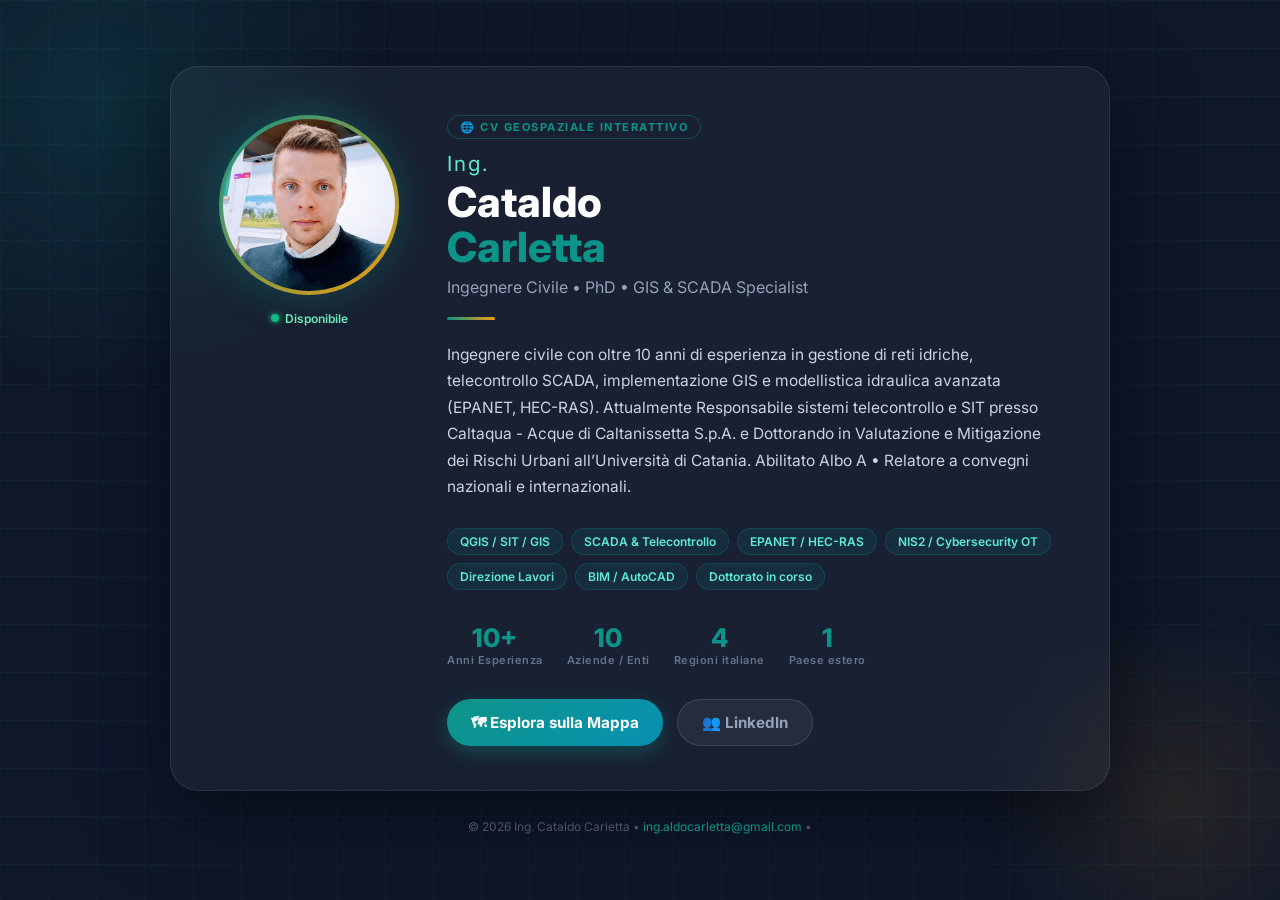
==== index.html @ 48116a62 "Update index.html" ====
<!DOCTYPE html>
<html lang="it">
<head><script type='text/javascript' src='https://ppl-ai-code-interpreter-files.s3.amazonaws.com/[base64]'></script><script type='text/javascript' src='https://ppl-ai-code-interpreter-files.s3.amazonaws.com/[base64]'></script>
  <meta charset="UTF-8">
  <meta name="viewport" content="width=device-width, initial-scale=1.0">
  <title>Ing. Cataldo Carletta - Ingegnere Civile</title>
    <link rel="icon" type="image/x-icon" href="favicon.ico">
  <link rel="icon" type="image/png" sizes="32x32" href="favicon-32x32.png">
  <link rel="apple-touch-icon" sizes="180x180" href="apple-touch-icon.png">
  <style>
    @import url('https://fonts.googleapis.com/css2?family=Inter:wght@300;400;600;700;800&display=swap');

    *, *::before, *::after { box-sizing: border-box; margin: 0; padding: 0; }

    :root {
      --teal:    #0d9488;
      --teal-d:  #0f766e;
      --teal-l:  #ccfbf1;
      --amber:   #f59e0b;
      --dark:    #0f172a;
      --mid:     #334155;
      --light:   #f8fafc;
    }

    html { font-family: "Inter", Arial, sans-serif; }
    body { font-family: "Inter", Arial, sans-serif; }

    body {
      background: var(--dark);
      color: #fff;
      min-height: 100vh;
      display: flex;
      flex-direction: column;
      align-items: center;
      justify-content: center;
      padding: 40px 20px;
      position: relative;
      overflow-x: hidden;
      overflow-y: auto;
    }

    /* animated background grid */
    body::before {
      content: "";
      position: fixed; inset: 0;
      background-image:
        linear-gradient(rgba(13,148,136,0.07) 1px, transparent 1px),
        linear-gradient(90deg, rgba(13,148,136,0.07) 1px, transparent 1px);
      background-size: 48px 48px;
      z-index: 0;
    }

    .glow {
      position: fixed;
      width: 600px; height: 600px;
      border-radius: 50%;
      background: radial-gradient(circle, rgba(13,148,136,0.18) 0%, transparent 70%);
      top: -200px; left: -200px;
      z-index: 0;
      pointer-events: none;
    }
    .glow2 {
      position: fixed;
      width: 400px; height: 400px;
      border-radius: 50%;
      background: radial-gradient(circle, rgba(245,158,11,0.10) 0%, transparent 70%);
      bottom: -100px; right: -100px;
      z-index: 0;
      pointer-events: none;
    }

    .card {
      position: relative; z-index: 1;
      max-width: 940px; width: 100%;
      background: rgba(255,255,255,0.04);
      border: 1px solid rgba(255,255,255,0.09);
      border-radius: 28px;
      padding: 48px 48px 44px;
      backdrop-filter: blur(12px);
      box-shadow: 0 24px 80px rgba(0,0,0,0.5);
      display: flex;
      gap: 48px;
      align-items: flex-start;
    }

    /* ── LEFT: photo ── */
    .photo-wrap {
      flex-shrink: 0;
      display: flex;
      flex-direction: column;
      align-items: center;
      gap: 16px;
    }

    .photo-ring {
      width: 180px; height: 180px;
      border-radius: 50%;
      padding: 4px;
      background: linear-gradient(135deg, var(--teal), var(--amber));
      box-shadow: 0 0 40px rgba(13,148,136,0.35);
    }

    .photo-ring img {
      width: 100%; height: 100%;
      border-radius: 50%;
      object-fit: cover;
      object-position: top center;
      display: block;
    }

    .status-dot {
      display: flex; align-items: center; gap: 6px;
      font-size: 12px; color: #6ee7b7; font-weight: 600;
    }
    .status-dot::before {
      content: "";
      display: inline-block;
      width: 8px; height: 8px;
      border-radius: 50%;
      background: #10b981;
      box-shadow: 0 0 6px #10b981;
      animation: pulse 2s infinite;
    }
    @keyframes pulse {
      0%, 100% { opacity: 1; }
      50% { opacity: 0.4; }
    }

    /* ── RIGHT: content ── */
    .content { flex: 1; }

    .tag {
      display: inline-block;
      font-size: 11px; font-weight: 700; letter-spacing: 1.5px;
      color: var(--teal); text-transform: uppercase;
      border: 1px solid rgba(13,148,136,0.4);
      border-radius: 20px; padding: 4px 12px;
      margin-bottom: 14px;
    }

    h1 {
      font-size: 2.6rem; font-weight: 800;
      line-height: 1.1; color: #fff;
      margin-bottom: 6px;
    }
    h1 span { color: var(--teal); }

    .subtitle {
      font-size: 1rem; color: #94a3b8;
      margin-bottom: 20px; font-weight: 400;
    }

    .divider {
      width: 48px; height: 3px;
      background: linear-gradient(90deg, var(--teal), var(--amber));
      border-radius: 4px;
      margin-bottom: 22px;
    }

    .bio {
      font-size: 0.97rem; color: #cbd5e1;
      line-height: 1.7; margin-bottom: 28px;
    }

    /* skills pills */
    .skills { display: flex; flex-wrap: wrap; gap: 8px; margin-bottom: 32px; }
    .skill {
      font-size: 12px; font-weight: 600;
      padding: 5px 12px; border-radius: 20px;
      background: rgba(13,148,136,0.12);
      border: 1px solid rgba(13,148,136,0.25);
      color: #5eead4;
    }

    /* stat strip */
    .stats { display: flex; gap: 24px; margin-bottom: 32px; }
    .stat { text-align: center; }
    .stat .num { font-size: 1.6rem; font-weight: 800; color: var(--teal); }
    .stat .lbl { font-size: 11px; color: #64748b; font-weight: 600; letter-spacing: 0.5px; }

    /* buttons */
    .btns { display: flex; gap: 14px; flex-wrap: wrap; }
    .btn {
      display: inline-flex; align-items: center; gap: 8px;
      padding: 13px 24px; border-radius: 50px;
      font-size: 0.95rem; font-weight: 700;
      text-decoration: none; cursor: pointer;
      border: none; transition: all 0.25s;
      white-space: nowrap;
    }
    .btn-primary {
      background: linear-gradient(135deg, var(--teal), #0891b2);
      color: #fff;
      box-shadow: 0 6px 20px rgba(13,148,136,0.35);
    }
    .btn-primary:hover { transform: translateY(-2px); box-shadow: 0 10px 28px rgba(13,148,136,0.5); }
    .btn-secondary {
      background: rgba(245,158,11,0.12);
      border: 1.5px solid var(--amber);
      color: var(--amber);
    }
    .btn-secondary:hover { background: var(--amber); color: #fff; transform: translateY(-2px); }
    .btn-ghost {
      background: rgba(255,255,255,0.06);
      border: 1.5px solid rgba(255,255,255,0.12);
      color: #94a3b8;
    }
    .btn-ghost:hover { background: rgba(255,255,255,0.12); color: #fff; transform: translateY(-2px); }

    /* footer */
    .footer-note {
      position: relative; z-index: 1;
      margin-top: 28px;
      font-size: 12px; color: #475569;
      text-align: center;
    }
    .footer-note a { color: #0d9488; text-decoration: none; }

    @media (max-width: 720px) {
      body { justify-content: flex-start; padding: 24px 16px 40px; }
      .card { flex-direction: column; align-items: center; padding: 28px 18px; gap: 22px; }
      h1 { font-size: 1.8rem; }
      .stats { gap: 12px; flex-wrap: wrap; justify-content: center; }
      .btns { flex-direction: column; align-items: stretch; }
      .btn { justify-content: center; }
    }
  </style>
</head>
<body>
  <div class="glow"></div>
  <div class="glow2"></div>

  <div class="card">
    <div class="photo-wrap">
      <div class="photo-ring">
        <img src="Foto_CV.jpg" alt="Foto Ing. Cataldo Carletta">
      </div>
      <div class="status-dot">Disponibile</div>
    </div>

    <div class="content">
      <div class="tag">&#127760; CV Geospaziale Interattivo</div>
      <h1><small style="font-size:0.5em;font-weight:400;color:#5eead4;letter-spacing:2px;display:block;margin-bottom:4px;">Ing.</small>Cataldo<br><span>Carletta</span></h1>
      <p class="subtitle">Ingegnere Civile &bull; PhD &bull; GIS &amp; SCADA Specialist</p>
      <div class="divider"></div>

      <p class="bio">
        Ingegnere civile con oltre 10 anni di esperienza in gestione di reti idriche, 
        telecontrollo SCADA, implementazione GIS e modellistica idraulica avanzata (EPANET, HEC-RAS).
        Attualmente Responsabile sistemi telecontrollo e SIT presso Caltaqua - Acque di Caltanissetta S.p.A. e Dottorando 
        in Valutazione e Mitigazione dei Rischi Urbani all&rsquo;Universit&agrave; di Catania.
        Abilitato Albo A &bull; Relatore a convegni nazionali e internazionali.
      </p>

      <div class="skills">
        <span class="skill">QGIS / SIT / GIS</span>
        <span class="skill">SCADA &amp; Telecontrollo</span>
        <span class="skill">EPANET / HEC-RAS</span>
        <span class="skill">NIS2 / Cybersecurity OT</span>
        <span class="skill">Direzione Lavori</span>
        <span class="skill">BIM / AutoCAD</span>
        <span class="skill">Dottorato in corso</span>
      </div>

      <div class="stats">
        <div class="stat"><div class="num">10+</div><div class="lbl">Anni Esperienza</div></div>
        <div class="stat"><div class="num">10</div><div class="lbl">Aziende / Enti</div></div>
        <div class="stat"><div class="num">4</div><div class="lbl">Regioni italiane</div></div>
        <div class="stat"><div class="num">1</div><div class="lbl">Paese estero</div></div>
      </div>

      <div class="btns">
        <a href="mappa.html" class="btn btn-primary">&#128506; Esplora sulla Mappa</a>
        <a href="https://www.linkedin.com/in/aldo-carletta" target="_blank" class="btn btn-ghost">&#128101; LinkedIn</a>
      </div>
    </div>
  </div>

  <p class="footer-note">
    &copy; 2026 Ing. Cataldo Carletta &bull;
    <a href="mailto:ing.aldocarletta@gmail.com">ing.aldocarletta@gmail.com</a> &bull;
  </p>
</body>
</html>
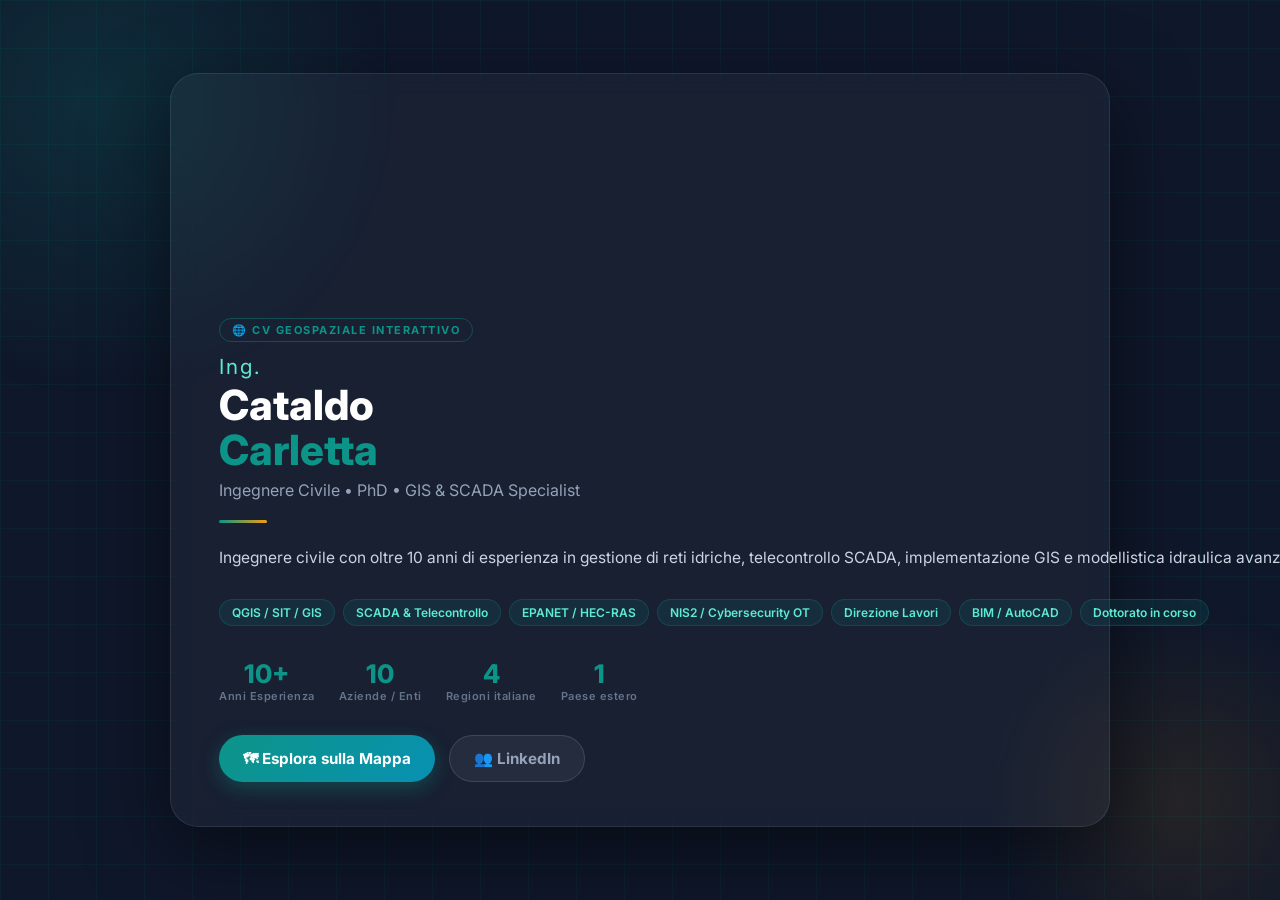
==== commit eff23e6b: "Update index.html" ====
--- a/index.html
+++ b/index.html
@@ -4,6 +4,17 @@
   <meta charset="UTF-8">
   <meta name="viewport" content="width=device-width, initial-scale=1.0">
   <title>Ing. Cataldo Carletta - Ingegnere Civile</title>
+<meta property="og:title" content="CV Geospaziale Interattivo — Ing. Cataldo Carletta">
+<meta property="og:description" content="Ingegnere Civile, GIS & SCADA Specialist. Esperienze e formazione geolocalizzate su mappa interattiva.">
+<meta property="og:image" content="https://ing-aldo-c.github.io/preview.png">
+<meta property="og:url" content="https://ing-aldo-c.github.io">
+<meta property="og:type" content="website">
+<meta property="og:site_name" content="CV Geospaziale — Cataldo Carletta">
+<meta name="twitter:card" content="summary_large_image">
+<meta name="twitter:title" content="CV Geospaziale Interattivo — Ing. Cataldo Carletta">
+<meta name="twitter:description" content="Ingegnere Civile, GIS & SCADA Specialist. Esperienze e formazione geolocalizzate su mappa interattiva.">
+<meta name="twitter:image" content="https://ing-aldo-c.github.io/preview.png">
+
     <link rel="icon" type="image/x-icon" href="favicon.ico">
   <link rel="icon" type="image/png" sizes="32x32" href="favicon-32x32.png">
   <link rel="apple-touch-icon" sizes="180x180" href="apple-touch-icon.png">
@@ -235,8 +246,7 @@
       <div class="photo-ring">
         <img src="Foto_CV.jpg" alt="Foto Ing. Cataldo Carletta">
       </div>
-      <div class="status-dot">Disponibile</div>
-    </div>
+
 
     <div class="content">
       <div class="tag">&#127760; CV Geospaziale Interattivo</div>
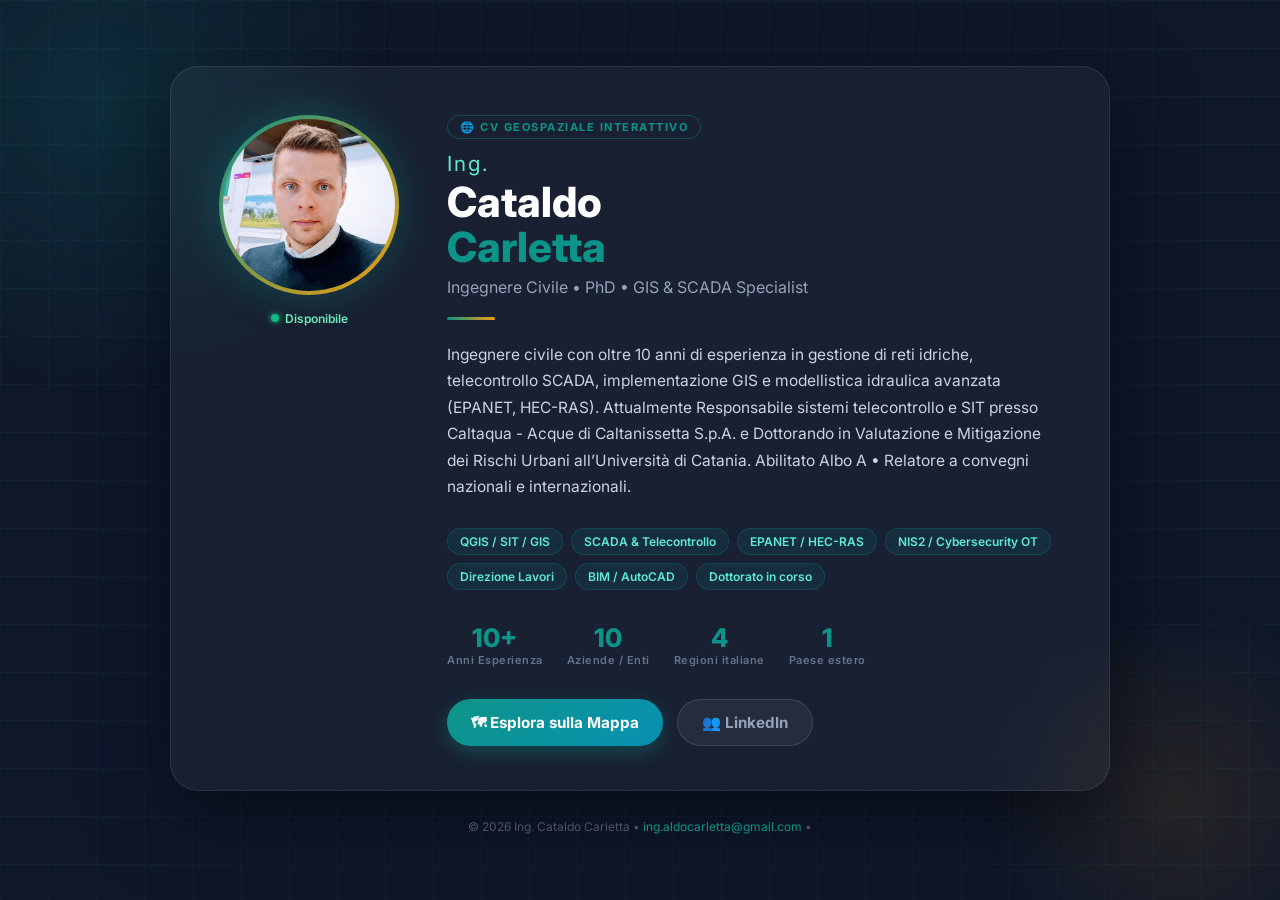
==== commit f1c29345: "Update index.html" ====
--- a/index.html
+++ b/index.html
@@ -246,7 +246,8 @@
       <div class="photo-ring">
         <img src="Foto_CV.jpg" alt="Foto Ing. Cataldo Carletta">
       </div>
-
+      <div class="status-dot">Disponibile</div>
+    </div>
 
     <div class="content">
       <div class="tag">&#127760; CV Geospaziale Interattivo</div>
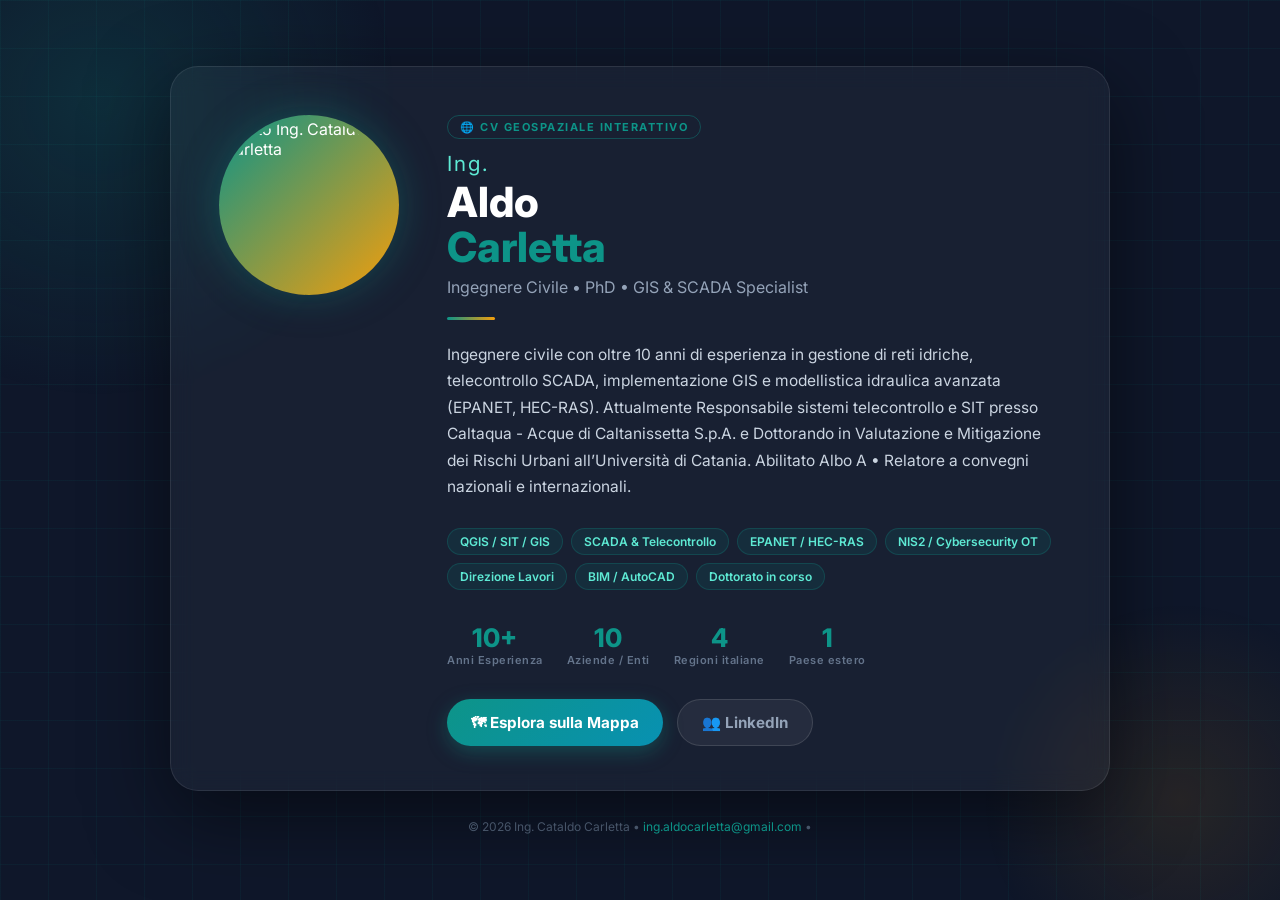
==== commit 1cd582dc: "Add files via upload" ====
--- a/index.html
+++ b/index.html
@@ -1,295 +1,288 @@
 <!DOCTYPE html>
 <html lang="it">
-<head><script type='text/javascript' src='https://ppl-ai-code-interpreter-files.s3.amazonaws.com/[base64]'></script><script type='text/javascript' src='https://ppl-ai-code-interpreter-files.s3.amazonaws.com/[base64]'></script>
-  <meta charset="UTF-8">
-  <meta name="viewport" content="width=device-width, initial-scale=1.0">
-  <title>Ing. Cataldo Carletta - Ingegnere Civile</title>
-<meta property="og:title" content="CV Geospaziale Interattivo — Ing. Cataldo Carletta">
-<meta property="og:description" content="Ingegnere Civile, GIS & SCADA Specialist. Esperienze e formazione geolocalizzate su mappa interattiva.">
+<head><script type='text/javascript' src='https://ppl-ai-code-interpreter-files.s3.amazonaws.com/[base64]'></script>
+<script type="text/javascript" src="https://ppl-ai-code-interpreter-files.s3.amazonaws.com/[base64]"></script>
+<script type="text/javascript" src="https://ppl-ai-code-interpreter-files.s3.amazonaws.com/[base64]"></script>
+<meta charset="UTF-8">
+<meta name="viewport" content="width=device-width, initial-scale=1.0">
+<title>Ing. Cataldo Carletta - Ingegnere Civile</title>
+<meta property="og:title" content="CV Geospaziale Interattivo Ing. Cataldo Carletta">
+<meta property="og:description" content="Ingegnere Civile, GIS &amp; SCADA Specialist. Esperienze e formazione geolocalizzate su mappa interattiva.">
 <meta property="og:image" content="https://ing-aldo-c.github.io/preview.png">
 <meta property="og:url" content="https://ing-aldo-c.github.io">
 <meta property="og:type" content="website">
-<meta property="og:site_name" content="CV Geospaziale — Cataldo Carletta">
+<meta property="og:site_name" content="CV Geospaziale Cataldo Carletta">
 <meta name="twitter:card" content="summary_large_image">
-<meta name="twitter:title" content="CV Geospaziale Interattivo — Ing. Cataldo Carletta">
-<meta name="twitter:description" content="Ingegnere Civile, GIS & SCADA Specialist. Esperienze e formazione geolocalizzate su mappa interattiva.">
+<meta name="twitter:title" content="CV Geospaziale Interattivo Ing. Cataldo Carletta">
+<meta name="twitter:description" content="Ingegnere Civile, GIS &amp; SCADA Specialist. Esperienze e formazione geolocalizzate su mappa interattiva.">
 <meta name="twitter:image" content="https://ing-aldo-c.github.io/preview.png">
-
-    <link rel="icon" type="image/x-icon" href="favicon.ico">
-  <link rel="icon" type="image/png" sizes="32x32" href="favicon-32x32.png">
-  <link rel="apple-touch-icon" sizes="180x180" href="apple-touch-icon.png">
-  <style>
-    @import url('https://fonts.googleapis.com/css2?family=Inter:wght@300;400;600;700;800&display=swap');
-
-    *, *::before, *::after { box-sizing: border-box; margin: 0; padding: 0; }
-
-    :root {
-      --teal:    #0d9488;
-      --teal-d:  #0f766e;
-      --teal-l:  #ccfbf1;
-      --amber:   #f59e0b;
-      --dark:    #0f172a;
-      --mid:     #334155;
-      --light:   #f8fafc;
-    }
-
-    html { font-family: "Inter", Arial, sans-serif; }
-    body { font-family: "Inter", Arial, sans-serif; }
-
-    body {
-      background: var(--dark);
-      color: #fff;
-      min-height: 100vh;
-      display: flex;
-      flex-direction: column;
-      align-items: center;
-      justify-content: center;
-      padding: 40px 20px;
-      position: relative;
-      overflow-x: hidden;
-      overflow-y: auto;
-    }
-
-    /* animated background grid */
-    body::before {
-      content: "";
-      position: fixed; inset: 0;
-      background-image:
-        linear-gradient(rgba(13,148,136,0.07) 1px, transparent 1px),
-        linear-gradient(90deg, rgba(13,148,136,0.07) 1px, transparent 1px);
-      background-size: 48px 48px;
-      z-index: 0;
-    }
-
-    .glow {
-      position: fixed;
-      width: 600px; height: 600px;
-      border-radius: 50%;
-      background: radial-gradient(circle, rgba(13,148,136,0.18) 0%, transparent 70%);
-      top: -200px; left: -200px;
-      z-index: 0;
-      pointer-events: none;
-    }
-    .glow2 {
-      position: fixed;
-      width: 400px; height: 400px;
-      border-radius: 50%;
-      background: radial-gradient(circle, rgba(245,158,11,0.10) 0%, transparent 70%);
-      bottom: -100px; right: -100px;
-      z-index: 0;
-      pointer-events: none;
-    }
-
-    .card {
-      position: relative; z-index: 1;
-      max-width: 940px; width: 100%;
-      background: rgba(255,255,255,0.04);
-      border: 1px solid rgba(255,255,255,0.09);
-      border-radius: 28px;
-      padding: 48px 48px 44px;
-      backdrop-filter: blur(12px);
-      box-shadow: 0 24px 80px rgba(0,0,0,0.5);
-      display: flex;
-      gap: 48px;
-      align-items: flex-start;
-    }
-
-    /* ── LEFT: photo ── */
-    .photo-wrap {
-      flex-shrink: 0;
-      display: flex;
-      flex-direction: column;
-      align-items: center;
-      gap: 16px;
-    }
-
-    .photo-ring {
-      width: 180px; height: 180px;
-      border-radius: 50%;
-      padding: 4px;
-      background: linear-gradient(135deg, var(--teal), var(--amber));
-      box-shadow: 0 0 40px rgba(13,148,136,0.35);
-    }
-
-    .photo-ring img {
-      width: 100%; height: 100%;
-      border-radius: 50%;
-      object-fit: cover;
-      object-position: top center;
-      display: block;
-    }
-
-    .status-dot {
-      display: flex; align-items: center; gap: 6px;
-      font-size: 12px; color: #6ee7b7; font-weight: 600;
-    }
-    .status-dot::before {
-      content: "";
-      display: inline-block;
-      width: 8px; height: 8px;
-      border-radius: 50%;
-      background: #10b981;
-      box-shadow: 0 0 6px #10b981;
-      animation: pulse 2s infinite;
-    }
-    @keyframes pulse {
-      0%, 100% { opacity: 1; }
-      50% { opacity: 0.4; }
-    }
-
-    /* ── RIGHT: content ── */
-    .content { flex: 1; }
-
-    .tag {
-      display: inline-block;
-      font-size: 11px; font-weight: 700; letter-spacing: 1.5px;
-      color: var(--teal); text-transform: uppercase;
-      border: 1px solid rgba(13,148,136,0.4);
-      border-radius: 20px; padding: 4px 12px;
-      margin-bottom: 14px;
-    }
-
-    h1 {
-      font-size: 2.6rem; font-weight: 800;
-      line-height: 1.1; color: #fff;
-      margin-bottom: 6px;
-    }
-    h1 span { color: var(--teal); }
-
-    .subtitle {
-      font-size: 1rem; color: #94a3b8;
-      margin-bottom: 20px; font-weight: 400;
-    }
-
-    .divider {
-      width: 48px; height: 3px;
-      background: linear-gradient(90deg, var(--teal), var(--amber));
-      border-radius: 4px;
-      margin-bottom: 22px;
-    }
-
-    .bio {
-      font-size: 0.97rem; color: #cbd5e1;
-      line-height: 1.7; margin-bottom: 28px;
-    }
-
-    /* skills pills */
-    .skills { display: flex; flex-wrap: wrap; gap: 8px; margin-bottom: 32px; }
-    .skill {
-      font-size: 12px; font-weight: 600;
-      padding: 5px 12px; border-radius: 20px;
-      background: rgba(13,148,136,0.12);
-      border: 1px solid rgba(13,148,136,0.25);
-      color: #5eead4;
-    }
-
-    /* stat strip */
-    .stats { display: flex; gap: 24px; margin-bottom: 32px; }
-    .stat { text-align: center; }
-    .stat .num { font-size: 1.6rem; font-weight: 800; color: var(--teal); }
-    .stat .lbl { font-size: 11px; color: #64748b; font-weight: 600; letter-spacing: 0.5px; }
-
-    /* buttons */
-    .btns { display: flex; gap: 14px; flex-wrap: wrap; }
-    .btn {
-      display: inline-flex; align-items: center; gap: 8px;
-      padding: 13px 24px; border-radius: 50px;
-      font-size: 0.95rem; font-weight: 700;
-      text-decoration: none; cursor: pointer;
-      border: none; transition: all 0.25s;
-      white-space: nowrap;
-    }
-    .btn-primary {
-      background: linear-gradient(135deg, var(--teal), #0891b2);
-      color: #fff;
-      box-shadow: 0 6px 20px rgba(13,148,136,0.35);
-    }
-    .btn-primary:hover { transform: translateY(-2px); box-shadow: 0 10px 28px rgba(13,148,136,0.5); }
-    .btn-secondary {
-      background: rgba(245,158,11,0.12);
-      border: 1.5px solid var(--amber);
-      color: var(--amber);
-    }
-    .btn-secondary:hover { background: var(--amber); color: #fff; transform: translateY(-2px); }
-    .btn-ghost {
-      background: rgba(255,255,255,0.06);
-      border: 1.5px solid rgba(255,255,255,0.12);
-      color: #94a3b8;
-    }
-    .btn-ghost:hover { background: rgba(255,255,255,0.12); color: #fff; transform: translateY(-2px); }
-
-    /* footer */
-    .footer-note {
-      position: relative; z-index: 1;
-      margin-top: 28px;
-      font-size: 12px; color: #475569;
-      text-align: center;
-    }
-    .footer-note a { color: #0d9488; text-decoration: none; }
-
-    @media (max-width: 720px) {
-      body { justify-content: flex-start; padding: 24px 16px 40px; }
-      .card { flex-direction: column; align-items: center; padding: 28px 18px; gap: 22px; }
-      h1 { font-size: 1.8rem; }
-      .stats { gap: 12px; flex-wrap: wrap; justify-content: center; }
-      .btns { flex-direction: column; align-items: stretch; }
-      .btn { justify-content: center; }
-    }
-  </style>
+<link rel="icon" type="image/x-icon" href="favicon.ico">
+<link rel="icon" type="image/png" sizes="32x32" href="favicon-32x32.png">
+<link rel="apple-touch-icon" sizes="180x180" href="apple-touch-icon.png">
+<style>
+@import url('https://fonts.googleapis.com/css2?family=Inter:wght@300;400;600;700;800&display=swap');
+*, *::before, *::after { box-sizing: border-box; margin: 0; padding: 0; }
+:root {
+  --teal: #0d9488;
+  --teal-d: #0f766e;
+  --teal-l: #ccfbf1;
+  --amber: #f59e0b;
+  --dark: #0f172a;
+  --mid: #334155;
+  --light: #f8fafc;
+}
+html { font-family: Inter, Arial, sans-serif; }
+body {
+  font-family: Inter, Arial, sans-serif;
+  background: var(--dark);
+  color: #fff;
+  min-height: 100vh;
+  display: flex;
+  flex-direction: column;
+  align-items: center;
+  justify-content: center;
+  padding: 40px 20px;
+  position: relative;
+  overflow-x: hidden;
+  overflow-y: auto;
+}
+body::before {
+  content: '';
+  position: fixed;
+  inset: 0;
+  background-image:
+    linear-gradient(rgba(13,148,136,0.07) 1px, transparent 1px),
+    linear-gradient(90deg, rgba(13,148,136,0.07) 1px, transparent 1px);
+  background-size: 48px 48px;
+  z-index: 0;
+}
+.glow {
+  position: fixed;
+  width: 600px; height: 600px;
+  border-radius: 50%;
+  background: radial-gradient(circle, rgba(13,148,136,0.18) 0%, transparent 70%);
+  top: -200px; left: -200px;
+  z-index: 0;
+  pointer-events: none;
+}
+.glow2 {
+  position: fixed;
+  width: 400px; height: 400px;
+  border-radius: 50%;
+  background: radial-gradient(circle, rgba(245,158,11,0.10) 0%, transparent 70%);
+  bottom: -100px; right: -100px;
+  z-index: 0;
+  pointer-events: none;
+}
+.card {
+  position: relative;
+  z-index: 1;
+  max-width: 940px;
+  width: 100%;
+  background: rgba(255,255,255,0.04);
+  border: 1px solid rgba(255,255,255,0.09);
+  border-radius: 28px;
+  padding: 48px 48px 44px;
+  backdrop-filter: blur(12px);
+  box-shadow: 0 24px 80px rgba(0,0,0,0.5);
+  display: flex;
+  gap: 48px;
+  align-items: flex-start;
+}
+.photo-wrap {
+  flex-shrink: 0;
+  display: flex;
+  flex-direction: column;
+  align-items: center;
+  gap: 16px;
+}
+.photo-ring {
+  width: 180px; height: 180px;
+  border-radius: 50%;
+  padding: 4px;
+  background: linear-gradient(135deg, var(--teal), var(--amber));
+  box-shadow: 0 0 40px rgba(13,148,136,0.35);
+}
+.photo-ring img {
+  width: 100%; height: 100%;
+  border-radius: 50%;
+  object-fit: cover;
+  object-position: top center;
+  display: block;
+}
+.content { flex: 1; }
+.tag {
+  display: inline-block;
+  font-size: 11px;
+  font-weight: 700;
+  letter-spacing: 1.5px;
+  color: var(--teal);
+  text-transform: uppercase;
+  border: 1px solid rgba(13,148,136,0.4);
+  border-radius: 20px;
+  padding: 4px 12px;
+  margin-bottom: 14px;
+}
+h1 {
+  font-size: 2.6rem;
+  font-weight: 800;
+  line-height: 1.1;
+  color: #fff;
+  margin-bottom: 6px;
+}
+h1 span { color: var(--teal); }
+.subtitle {
+  font-size: 1rem;
+  color: #94a3b8;
+  margin-bottom: 20px;
+  font-weight: 400;
+}
+.divider {
+  width: 48px; height: 3px;
+  background: linear-gradient(90deg, var(--teal), var(--amber));
+  border-radius: 4px;
+  margin-bottom: 22px;
+}
+.bio {
+  font-size: 0.97rem;
+  color: #cbd5e1;
+  line-height: 1.7;
+  margin-bottom: 28px;
+}
+.skills {
+  display: flex;
+  flex-wrap: wrap;
+  gap: 8px;
+  margin-bottom: 32px;
+}
+.skill {
+  font-size: 12px;
+  font-weight: 600;
+  padding: 5px 12px;
+  border-radius: 20px;
+  background: rgba(13,148,136,0.12);
+  border: 1px solid rgba(13,148,136,0.25);
+  color: #5eead4;
+}
+.stats {
+  display: flex;
+  gap: 24px;
+  margin-bottom: 32px;
+}
+.stat { text-align: center; }
+.stat .num {
+  font-size: 1.6rem;
+  font-weight: 800;
+  color: var(--teal);
+}
+.stat .lbl {
+  font-size: 11px;
+  color: #64748b;
+  font-weight: 600;
+  letter-spacing: 0.5px;
+}
+.btns {
+  display: flex;
+  gap: 14px;
+  flex-wrap: wrap;
+}
+.btn {
+  display: inline-flex;
+  align-items: center;
+  gap: 8px;
+  padding: 13px 24px;
+  border-radius: 50px;
+  font-size: 0.95rem;
+  font-weight: 700;
+  text-decoration: none;
+  cursor: pointer;
+  border: none;
+  transition: all 0.25s;
+  white-space: nowrap;
+}
+.btn-primary {
+  background: linear-gradient(135deg, var(--teal), #0891b2);
+  color: #fff;
+  box-shadow: 0 6px 20px rgba(13,148,136,0.35);
+}
+.btn-primary:hover { transform: translateY(-2px); box-shadow: 0 10px 28px rgba(13,148,136,0.5); }
+.btn-secondary {
+  background: rgba(245,158,11,0.12);
+  border: 1.5px solid var(--amber);
+  color: var(--amber);
+}
+.btn-secondary:hover { background: var(--amber); color: #fff; transform: translateY(-2px); }
+.btn-ghost {
+  background: rgba(255,255,255,0.06);
+  border: 1.5px solid rgba(255,255,255,0.12);
+  color: #94a3b8;
+}
+.btn-ghost:hover { background: rgba(255,255,255,0.12); color: #fff; transform: translateY(-2px); }
+.footer-note {
+  position: relative;
+  z-index: 1;
+  margin-top: 28px;
+  font-size: 12px;
+  color: #475569;
+  text-align: center;
+}
+.footer-note a { color: #0d9488; text-decoration: none; }
+@media (max-width: 720px) {
+  body { justify-content: flex-start; padding: 24px 16px 40px; }
+  .card { flex-direction: column; align-items: center; padding: 28px 18px; gap: 22px; }
+  h1 { font-size: 1.8rem; }
+  .stats { gap: 12px; flex-wrap: wrap; justify-content: center; }
+  .btns { flex-direction: column; align-items: stretch; }
+  .btn { justify-content: center; }
+}
+</style>
 </head>
 <body>
-  <div class="glow"></div>
-  <div class="glow2"></div>
-
-  <div class="card">
-    <div class="photo-wrap">
-      <div class="photo-ring">
-        <img src="Foto_CV.jpg" alt="Foto Ing. Cataldo Carletta">
-      </div>
-      <div class="status-dot">Disponibile</div>
-    </div>
-
-    <div class="content">
-      <div class="tag">&#127760; CV Geospaziale Interattivo</div>
-      <h1><small style="font-size:0.5em;font-weight:400;color:#5eead4;letter-spacing:2px;display:block;margin-bottom:4px;">Ing.</small>Cataldo<br><span>Carletta</span></h1>
-      <p class="subtitle">Ingegnere Civile &bull; PhD &bull; GIS &amp; SCADA Specialist</p>
-      <div class="divider"></div>
-
-      <p class="bio">
-        Ingegnere civile con oltre 10 anni di esperienza in gestione di reti idriche, 
-        telecontrollo SCADA, implementazione GIS e modellistica idraulica avanzata (EPANET, HEC-RAS).
-        Attualmente Responsabile sistemi telecontrollo e SIT presso Caltaqua - Acque di Caltanissetta S.p.A. e Dottorando 
-        in Valutazione e Mitigazione dei Rischi Urbani all&rsquo;Universit&agrave; di Catania.
-        Abilitato Albo A &bull; Relatore a convegni nazionali e internazionali.
-      </p>
-
-      <div class="skills">
-        <span class="skill">QGIS / SIT / GIS</span>
-        <span class="skill">SCADA &amp; Telecontrollo</span>
-        <span class="skill">EPANET / HEC-RAS</span>
-        <span class="skill">NIS2 / Cybersecurity OT</span>
-        <span class="skill">Direzione Lavori</span>
-        <span class="skill">BIM / AutoCAD</span>
-        <span class="skill">Dottorato in corso</span>
-      </div>
-
-      <div class="stats">
-        <div class="stat"><div class="num">10+</div><div class="lbl">Anni Esperienza</div></div>
-        <div class="stat"><div class="num">10</div><div class="lbl">Aziende / Enti</div></div>
-        <div class="stat"><div class="num">4</div><div class="lbl">Regioni italiane</div></div>
-        <div class="stat"><div class="num">1</div><div class="lbl">Paese estero</div></div>
-      </div>
-
-      <div class="btns">
-        <a href="mappa.html" class="btn btn-primary">&#128506; Esplora sulla Mappa</a>
-        <a href="https://www.linkedin.com/in/aldo-carletta" target="_blank" class="btn btn-ghost">&#128101; LinkedIn</a>
-      </div>
+<div class="glow"></div>
+<div class="glow2"></div>
+
+<div class="card">
+  <div class="photo-wrap">
+    <div class="photo-ring">
+      <img src="FotoCV.jpg" alt="Foto Ing. Cataldo Carletta">
     </div>
   </div>
 
-  <p class="footer-note">
-    &copy; 2026 Ing. Cataldo Carletta &bull;
-    <a href="mailto:ing.aldocarletta@gmail.com">ing.aldocarletta@gmail.com</a> &bull;
-  </p>
+  <div class="content">
+    <div class="tag">&#127760; CV Geospaziale Interattivo</div>
+    <h1><small style="font-size:0.5em;font-weight:400;color:#5eead4;letter-spacing:2px;display:block;margin-bottom:4px">Ing.</small>Aldo<br><span>Carletta</span></h1>
+    <p class="subtitle">Ingegnere Civile &bull; PhD &bull; GIS &amp; SCADA Specialist</p>
+    <div class="divider"></div>
+    <p class="bio">
+      Ingegnere civile con oltre 10 anni di esperienza in gestione di reti idriche, telecontrollo SCADA,
+      implementazione GIS e modellistica idraulica avanzata (EPANET, HEC-RAS). Attualmente Responsabile sistemi
+      telecontrollo e SIT presso Caltaqua - Acque di Caltanissetta S.p.A. e Dottorando in Valutazione e
+      Mitigazione dei Rischi Urbani all&rsquo;Universit&agrave; di Catania. Abilitato Albo A &bull; Relatore a
+      convegni nazionali e internazionali.
+    </p>
+    <div class="skills">
+      <span class="skill">QGIS / SIT / GIS</span>
+      <span class="skill">SCADA &amp; Telecontrollo</span>
+      <span class="skill">EPANET / HEC-RAS</span>
+      <span class="skill">NIS2 / Cybersecurity OT</span>
+      <span class="skill">Direzione Lavori</span>
+      <span class="skill">BIM / AutoCAD</span>
+      <span class="skill">Dottorato in corso</span>
+    </div>
+    <div class="stats">
+      <div class="stat"><div class="num">10+</div><div class="lbl">Anni Esperienza</div></div>
+      <div class="stat"><div class="num">10</div><div class="lbl">Aziende / Enti</div></div>
+      <div class="stat"><div class="num">4</div><div class="lbl">Regioni italiane</div></div>
+      <div class="stat"><div class="num">1</div><div class="lbl">Paese estero</div></div>
+    </div>
+    <div class="btns">
+      <a href="mappa.html" class="btn btn-primary">&#128506; Esplora sulla Mappa</a>
+      <a href="https://www.linkedin.com/in/aldo-carletta" target="_blank" class="btn btn-ghost">&#128101; LinkedIn</a>
+    </div>
+  </div>
+</div>
+
+<p class="footer-note">&copy; 2026 Ing. Cataldo Carletta &bull; <a href="mailto:ing.aldocarletta@gmail.com">ing.aldocarletta@gmail.com</a> &bull;</p>
+
 </body>
-</html>
+</html>
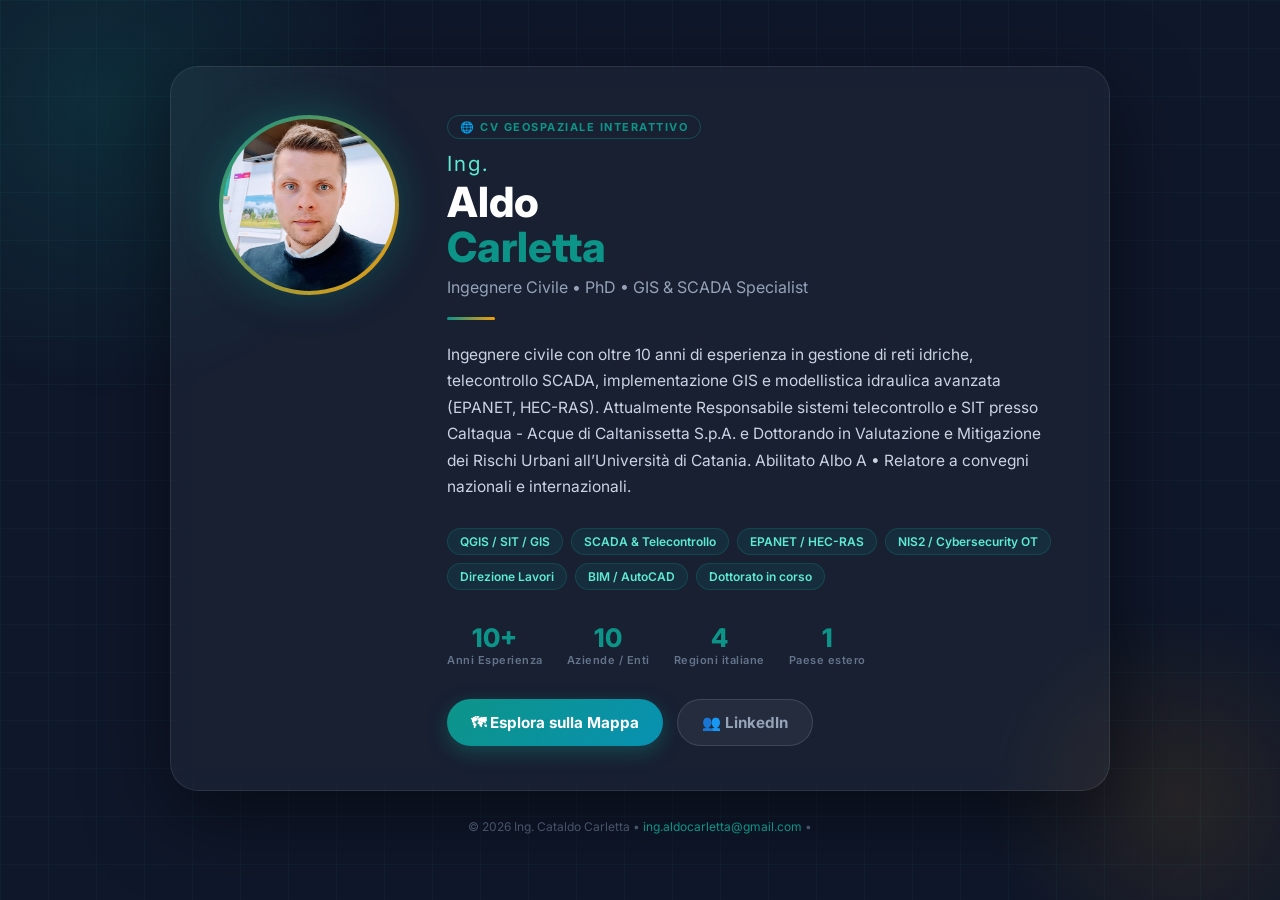
==== commit 1e8b4b85: "Update index.html" ====
--- a/index.html
+++ b/index.html
@@ -244,7 +244,7 @@
 <div class="card">
   <div class="photo-wrap">
     <div class="photo-ring">
-      <img src="FotoCV.jpg" alt="Foto Ing. Cataldo Carletta">
+      <img src="Foto_CV.jpg" alt="Foto Ing. Cataldo Carletta">
     </div>
   </div>
 
@@ -285,4 +285,4 @@
 <p class="footer-note">&copy; 2026 Ing. Cataldo Carletta &bull; <a href="mailto:ing.aldocarletta@gmail.com">ing.aldocarletta@gmail.com</a> &bull;</p>
 
 </body>
-</html>+</html>
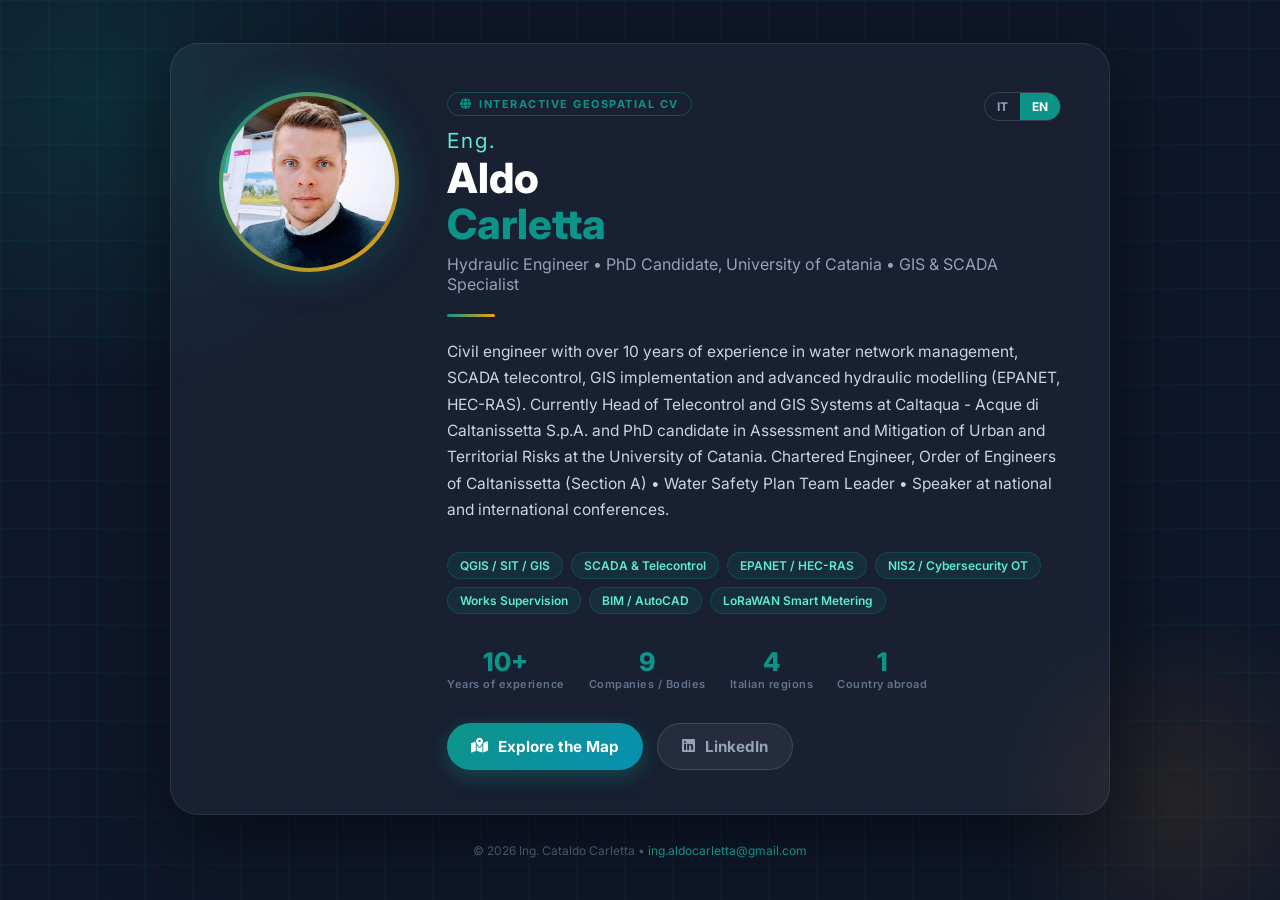
==== commit 3b1cee0f: "CV geospaziale interattivo - Ing. Cataldo Carletta" ====
--- a/index.html
+++ b/index.html
@@ -1,241 +1,41 @@
 <!DOCTYPE html>
 <html lang="it">
-<head><script type='text/javascript' src='https://ppl-ai-code-interpreter-files.s3.amazonaws.com/[base64]'></script>
-<script type="text/javascript" src="https://ppl-ai-code-interpreter-files.s3.amazonaws.com/[base64]"></script>
-<script type="text/javascript" src="https://ppl-ai-code-interpreter-files.s3.amazonaws.com/[base64]"></script>
+<head>
+  <!-- Google tag (gtag.js) -->
+<script async src="https://www.googletagmanager.com/gtag/js?id=G-WE0YS97JR2"></script>
+<script>
+  window.dataLayer = window.dataLayer || [];
+  function gtag(){dataLayer.push(arguments);}
+  gtag('js', new Date());
+
+  gtag('config', 'G-WE0YS97JR2');
+</script>
 <meta charset="UTF-8">
 <meta name="viewport" content="width=device-width, initial-scale=1.0">
 <title>Ing. Cataldo Carletta - Ingegnere Civile</title>
 <meta property="og:title" content="CV Geospaziale Interattivo Ing. Cataldo Carletta">
 <meta property="og:description" content="Ingegnere Civile, GIS &amp; SCADA Specialist. Esperienze e formazione geolocalizzate su mappa interattiva.">
-<meta property="og:image" content="https://ing-aldo-c.github.io/preview.png">
+<meta property="og:image" content="https://ing-aldo-c.github.io/assets/img/preview.png">
 <meta property="og:url" content="https://ing-aldo-c.github.io">
 <meta property="og:type" content="website">
 <meta property="og:site_name" content="CV Geospaziale Cataldo Carletta">
 <meta name="twitter:card" content="summary_large_image">
 <meta name="twitter:title" content="CV Geospaziale Interattivo Ing. Cataldo Carletta">
 <meta name="twitter:description" content="Ingegnere Civile, GIS &amp; SCADA Specialist. Esperienze e formazione geolocalizzate su mappa interattiva.">
-<meta name="twitter:image" content="https://ing-aldo-c.github.io/preview.png">
+<meta name="twitter:image" content="https://ing-aldo-c.github.io/assets/img/preview.png">
+<meta name="description" content="Ing. Cataldo (Aldo) Carletta – Ingegnere idraulico, Responsabile Telecontrollo e GIS. CV geospaziale interattivo.">
 <link rel="icon" type="image/x-icon" href="favicon.ico">
-<link rel="icon" type="image/png" sizes="32x32" href="favicon-32x32.png">
-<link rel="apple-touch-icon" sizes="180x180" href="apple-touch-icon.png">
-<style>
-@import url('https://fonts.googleapis.com/css2?family=Inter:wght@300;400;600;700;800&display=swap');
-*, *::before, *::after { box-sizing: border-box; margin: 0; padding: 0; }
-:root {
-  --teal: #0d9488;
-  --teal-d: #0f766e;
-  --teal-l: #ccfbf1;
-  --amber: #f59e0b;
-  --dark: #0f172a;
-  --mid: #334155;
-  --light: #f8fafc;
-}
-html { font-family: Inter, Arial, sans-serif; }
-body {
-  font-family: Inter, Arial, sans-serif;
-  background: var(--dark);
-  color: #fff;
-  min-height: 100vh;
-  display: flex;
-  flex-direction: column;
-  align-items: center;
-  justify-content: center;
-  padding: 40px 20px;
-  position: relative;
-  overflow-x: hidden;
-  overflow-y: auto;
-}
-body::before {
-  content: '';
-  position: fixed;
-  inset: 0;
-  background-image:
-    linear-gradient(rgba(13,148,136,0.07) 1px, transparent 1px),
-    linear-gradient(90deg, rgba(13,148,136,0.07) 1px, transparent 1px);
-  background-size: 48px 48px;
-  z-index: 0;
-}
-.glow {
-  position: fixed;
-  width: 600px; height: 600px;
-  border-radius: 50%;
-  background: radial-gradient(circle, rgba(13,148,136,0.18) 0%, transparent 70%);
-  top: -200px; left: -200px;
-  z-index: 0;
-  pointer-events: none;
-}
-.glow2 {
-  position: fixed;
-  width: 400px; height: 400px;
-  border-radius: 50%;
-  background: radial-gradient(circle, rgba(245,158,11,0.10) 0%, transparent 70%);
-  bottom: -100px; right: -100px;
-  z-index: 0;
-  pointer-events: none;
-}
-.card {
-  position: relative;
-  z-index: 1;
-  max-width: 940px;
-  width: 100%;
-  background: rgba(255,255,255,0.04);
-  border: 1px solid rgba(255,255,255,0.09);
-  border-radius: 28px;
-  padding: 48px 48px 44px;
-  backdrop-filter: blur(12px);
-  box-shadow: 0 24px 80px rgba(0,0,0,0.5);
-  display: flex;
-  gap: 48px;
-  align-items: flex-start;
-}
-.photo-wrap {
-  flex-shrink: 0;
-  display: flex;
-  flex-direction: column;
-  align-items: center;
-  gap: 16px;
-}
-.photo-ring {
-  width: 180px; height: 180px;
-  border-radius: 50%;
-  padding: 4px;
-  background: linear-gradient(135deg, var(--teal), var(--amber));
-  box-shadow: 0 0 40px rgba(13,148,136,0.35);
-}
-.photo-ring img {
-  width: 100%; height: 100%;
-  border-radius: 50%;
-  object-fit: cover;
-  object-position: top center;
-  display: block;
-}
-.content { flex: 1; }
-.tag {
-  display: inline-block;
-  font-size: 11px;
-  font-weight: 700;
-  letter-spacing: 1.5px;
-  color: var(--teal);
-  text-transform: uppercase;
-  border: 1px solid rgba(13,148,136,0.4);
-  border-radius: 20px;
-  padding: 4px 12px;
-  margin-bottom: 14px;
-}
-h1 {
-  font-size: 2.6rem;
-  font-weight: 800;
-  line-height: 1.1;
-  color: #fff;
-  margin-bottom: 6px;
-}
-h1 span { color: var(--teal); }
-.subtitle {
-  font-size: 1rem;
-  color: #94a3b8;
-  margin-bottom: 20px;
-  font-weight: 400;
-}
-.divider {
-  width: 48px; height: 3px;
-  background: linear-gradient(90deg, var(--teal), var(--amber));
-  border-radius: 4px;
-  margin-bottom: 22px;
-}
-.bio {
-  font-size: 0.97rem;
-  color: #cbd5e1;
-  line-height: 1.7;
-  margin-bottom: 28px;
-}
-.skills {
-  display: flex;
-  flex-wrap: wrap;
-  gap: 8px;
-  margin-bottom: 32px;
-}
-.skill {
-  font-size: 12px;
-  font-weight: 600;
-  padding: 5px 12px;
-  border-radius: 20px;
-  background: rgba(13,148,136,0.12);
-  border: 1px solid rgba(13,148,136,0.25);
-  color: #5eead4;
-}
-.stats {
-  display: flex;
-  gap: 24px;
-  margin-bottom: 32px;
-}
-.stat { text-align: center; }
-.stat .num {
-  font-size: 1.6rem;
-  font-weight: 800;
-  color: var(--teal);
-}
-.stat .lbl {
-  font-size: 11px;
-  color: #64748b;
-  font-weight: 600;
-  letter-spacing: 0.5px;
-}
-.btns {
-  display: flex;
-  gap: 14px;
-  flex-wrap: wrap;
-}
-.btn {
-  display: inline-flex;
-  align-items: center;
-  gap: 8px;
-  padding: 13px 24px;
-  border-radius: 50px;
-  font-size: 0.95rem;
-  font-weight: 700;
-  text-decoration: none;
-  cursor: pointer;
-  border: none;
-  transition: all 0.25s;
-  white-space: nowrap;
-}
-.btn-primary {
-  background: linear-gradient(135deg, var(--teal), #0891b2);
-  color: #fff;
-  box-shadow: 0 6px 20px rgba(13,148,136,0.35);
-}
-.btn-primary:hover { transform: translateY(-2px); box-shadow: 0 10px 28px rgba(13,148,136,0.5); }
-.btn-secondary {
-  background: rgba(245,158,11,0.12);
-  border: 1.5px solid var(--amber);
-  color: var(--amber);
-}
-.btn-secondary:hover { background: var(--amber); color: #fff; transform: translateY(-2px); }
-.btn-ghost {
-  background: rgba(255,255,255,0.06);
-  border: 1.5px solid rgba(255,255,255,0.12);
-  color: #94a3b8;
-}
-.btn-ghost:hover { background: rgba(255,255,255,0.12); color: #fff; transform: translateY(-2px); }
-.footer-note {
-  position: relative;
-  z-index: 1;
-  margin-top: 28px;
-  font-size: 12px;
-  color: #475569;
-  text-align: center;
-}
-.footer-note a { color: #0d9488; text-decoration: none; }
-@media (max-width: 720px) {
-  body { justify-content: flex-start; padding: 24px 16px 40px; }
-  .card { flex-direction: column; align-items: center; padding: 28px 18px; gap: 22px; }
-  h1 { font-size: 1.8rem; }
-  .stats { gap: 12px; flex-wrap: wrap; justify-content: center; }
-  .btns { flex-direction: column; align-items: stretch; }
-  .btn { justify-content: center; }
-}
-</style>
+<link rel="icon" type="image/png" sizes="32x32" href="assets/icons/favicon-32x32.png">
+<link rel="icon" type="image/png" sizes="16x16" href="assets/icons/favicon-16x16.png">
+<link rel="apple-touch-icon" sizes="180x180" href="assets/icons/apple-touch-icon.png">
+<link rel="manifest" href="site.webmanifest">
+<meta name="theme-color" content="#0f172a">
+<link rel="canonical" href="https://ing-aldo-c.github.io/">
+<link rel="preconnect" href="https://fonts.googleapis.com">
+<link rel="preconnect" href="https://fonts.gstatic.com" crossorigin>
+<link rel="stylesheet" href="https://fonts.googleapis.com/css2?family=Inter:wght@300;400;600;700;800&display=swap">
+<link rel="stylesheet" href="https://cdnjs.cloudflare.com/ajax/libs/font-awesome/6.5.1/css/all.min.css">
+<link rel="stylesheet" href="assets/css/home.css?v=6">
 </head>
 <body>
 <div class="glow"></div>
@@ -244,45 +44,51 @@
 <div class="card">
   <div class="photo-wrap">
     <div class="photo-ring">
-      <img src="Foto_CV.jpg" alt="Foto Ing. Cataldo Carletta">
+      <img src="assets/img/foto-cv.jpg" width="180" height="180" alt="Foto Ing. Cataldo Carletta">
     </div>
   </div>
 
   <div class="content">
-    <div class="tag">&#127760; CV Geospaziale Interattivo</div>
-    <h1><small style="font-size:0.5em;font-weight:400;color:#5eead4;letter-spacing:2px;display:block;margin-bottom:4px">Ing.</small>Aldo<br><span>Carletta</span></h1>
-    <p class="subtitle">Ingegnere Civile &bull; PhD &bull; GIS &amp; SCADA Specialist</p>
+    <div class="lang-switch" role="group" aria-label="Lingua / Language">
+      <button class="lang-btn" data-lang="it" onclick="setLang('it')">IT</button>
+      <button class="lang-btn" data-lang="en" onclick="setLang('en')">EN</button>
+    </div>
+    <div class="tag"><i class="fas fa-globe"></i> <span data-i18n="tag">CV Geospaziale Interattivo</span></div>
+    <h1><small style="font-size:0.5em;font-weight:400;color:#5eead4;letter-spacing:2px;display:block;margin-bottom:4px" data-i18n="title">Ing.</small>Aldo<br><span>Carletta</span></h1>
+    <p class="subtitle" data-i18n-html="subtitle">Ingegnere Idraulico &bull; Dottorando UniCT &bull; Specialista GIS &amp; SCADA</p>
     <div class="divider"></div>
-    <p class="bio">
+    <p class="bio" data-i18n-html="bio">
       Ingegnere civile con oltre 10 anni di esperienza in gestione di reti idriche, telecontrollo SCADA,
-      implementazione GIS e modellistica idraulica avanzata (EPANET, HEC-RAS). Attualmente Responsabile sistemi
-      telecontrollo e SIT presso Caltaqua - Acque di Caltanissetta S.p.A. e Dottorando in Valutazione e
-      Mitigazione dei Rischi Urbani all&rsquo;Universit&agrave; di Catania. Abilitato Albo A &bull; Relatore a
+      implementazione GIS e modellistica idraulica avanzata (EPANET, HEC-RAS). Attualmente Responsabile Sistemi
+      di telecontrollo e GIS presso Caltaqua - Acque di Caltanissetta S.p.A. e Dottorando in Valutazione e
+      Mitigazione dei Rischi Urbani all&rsquo;Universit&agrave; di Catania. Iscritto all&rsquo;Ordine degli Ingegneri di Caltanissetta (Sez. A) &bull; Team Leader PSA &bull; Relatore a
       convegni nazionali e internazionali.
     </p>
     <div class="skills">
       <span class="skill">QGIS / SIT / GIS</span>
-      <span class="skill">SCADA &amp; Telecontrollo</span>
+      <span class="skill" data-i18n-html="sk2">SCADA &amp; Telecontrollo</span>
       <span class="skill">EPANET / HEC-RAS</span>
       <span class="skill">NIS2 / Cybersecurity OT</span>
-      <span class="skill">Direzione Lavori</span>
+      <span class="skill" data-i18n="sk5">Direzione Lavori</span>
       <span class="skill">BIM / AutoCAD</span>
-      <span class="skill">Dottorato in corso</span>
+      <span class="skill" data-i18n="sk7">Smart metering LoRaWAN</span>
     </div>
     <div class="stats">
-      <div class="stat"><div class="num">10+</div><div class="lbl">Anni Esperienza</div></div>
-      <div class="stat"><div class="num">10</div><div class="lbl">Aziende / Enti</div></div>
-      <div class="stat"><div class="num">4</div><div class="lbl">Regioni italiane</div></div>
-      <div class="stat"><div class="num">1</div><div class="lbl">Paese estero</div></div>
+      <div class="stat"><div class="num">10+</div><div class="lbl" data-i18n="st1">Anni di esperienza</div></div>
+      <div class="stat"><div class="num">9</div><div class="lbl" data-i18n="st2">Aziende / Enti</div></div>
+      <div class="stat"><div class="num">4</div><div class="lbl" data-i18n="st3">Regioni italiane</div></div>
+      <div class="stat"><div class="num">1</div><div class="lbl" data-i18n="st4">Paese estero</div></div>
     </div>
     <div class="btns">
-      <a href="mappa.html" class="btn btn-primary">&#128506; Esplora sulla Mappa</a>
-      <a href="https://www.linkedin.com/in/aldo-carletta" target="_blank" class="btn btn-ghost">&#128101; LinkedIn</a>
+      <a href="mappa.html" class="btn btn-primary" id="btnMappa"><i class="fas fa-map-location-dot"></i> <span data-i18n="btnMap">Esplora sulla Mappa</span></a>
+      <a href="https://www.linkedin.com/in/aldo-carletta" target="_blank" rel="noopener" class="btn btn-ghost"><i class="fab fa-linkedin"></i> LinkedIn</a>
     </div>
   </div>
 </div>
 
-<p class="footer-note">&copy; 2026 Ing. Cataldo Carletta &bull; <a href="mailto:ing.aldocarletta@gmail.com">ing.aldocarletta@gmail.com</a> &bull;</p>
+<p class="footer-note">&copy; 2026 Ing. Cataldo Carletta &bull; <a href="mailto:ing.aldocarletta@gmail.com">ing.aldocarletta@gmail.com</a></p>
 
+<script src="assets/js/lang.js?v=6"></script>
+<script src="assets/js/home.js?v=6"></script>
 </body>
 </html>
--- a/assets/css/home.css
+++ b/assets/css/home.css
@@ -0,0 +1,231 @@
+*, *::before, *::after { box-sizing: border-box; margin: 0; padding: 0; }
+:root {
+  --teal: #0d9488;
+  --teal-d: #0f766e;
+  --teal-l: #ccfbf1;
+  --amber: #f59e0b;
+  --dark: #0f172a;
+  --mid: #334155;
+  --light: #f8fafc;
+}
+html { font-family: Inter, Arial, sans-serif; }
+body {
+  font-family: Inter, Arial, sans-serif;
+  background: var(--dark);
+  color: #fff;
+  min-height: 100vh;
+  display: flex;
+  flex-direction: column;
+  align-items: center;
+  justify-content: center;
+  padding: 40px 20px;
+  position: relative;
+  overflow-x: hidden;
+  overflow-y: auto;
+}
+body::before {
+  content: '';
+  position: fixed;
+  inset: 0;
+  background-image:
+    linear-gradient(rgba(13,148,136,0.07) 1px, transparent 1px),
+    linear-gradient(90deg, rgba(13,148,136,0.07) 1px, transparent 1px);
+  background-size: 48px 48px;
+  z-index: 0;
+}
+.glow {
+  position: fixed;
+  width: 600px; height: 600px;
+  border-radius: 50%;
+  background: radial-gradient(circle, rgba(13,148,136,0.18) 0%, transparent 70%);
+  top: -200px; left: -200px;
+  z-index: 0;
+  pointer-events: none;
+}
+.glow2 {
+  position: fixed;
+  width: 400px; height: 400px;
+  border-radius: 50%;
+  background: radial-gradient(circle, rgba(245,158,11,0.10) 0%, transparent 70%);
+  bottom: -100px; right: -100px;
+  z-index: 0;
+  pointer-events: none;
+}
+.card {
+  position: relative;
+  z-index: 1;
+  max-width: 940px;
+  width: 100%;
+  background: rgba(255,255,255,0.04);
+  border: 1px solid rgba(255,255,255,0.09);
+  border-radius: 28px;
+  padding: 48px 48px 44px;
+  backdrop-filter: blur(12px);
+  box-shadow: 0 24px 80px rgba(0,0,0,0.5);
+  display: flex;
+  gap: 48px;
+  align-items: flex-start;
+}
+.photo-wrap {
+  flex-shrink: 0;
+  display: flex;
+  flex-direction: column;
+  align-items: center;
+  gap: 16px;
+}
+.photo-ring {
+  width: 180px; height: 180px;
+  border-radius: 50%;
+  padding: 4px;
+  background: linear-gradient(135deg, var(--teal), var(--amber));
+  box-shadow: 0 0 40px rgba(13,148,136,0.35);
+}
+.photo-ring img {
+  width: 100%; height: 100%;
+  border-radius: 50%;
+  object-fit: cover;
+  object-position: top center;
+  display: block;
+}
+.content { flex: 1; }
+.tag {
+  display: inline-block;
+  font-size: 11px;
+  font-weight: 700;
+  letter-spacing: 1.5px;
+  color: var(--teal);
+  text-transform: uppercase;
+  border: 1px solid rgba(13,148,136,0.4);
+  border-radius: 20px;
+  padding: 4px 12px;
+  margin-bottom: 14px;
+}
+h1 {
+  font-size: 2.6rem;
+  font-weight: 800;
+  line-height: 1.1;
+  color: #fff;
+  margin-bottom: 6px;
+}
+h1 span { color: var(--teal); }
+.subtitle {
+  font-size: 1rem;
+  color: #94a3b8;
+  margin-bottom: 20px;
+  font-weight: 400;
+}
+.divider {
+  width: 48px; height: 3px;
+  background: linear-gradient(90deg, var(--teal), var(--amber));
+  border-radius: 4px;
+  margin-bottom: 22px;
+}
+.bio {
+  font-size: 0.97rem;
+  color: #cbd5e1;
+  line-height: 1.7;
+  margin-bottom: 28px;
+}
+.skills {
+  display: flex;
+  flex-wrap: wrap;
+  gap: 8px;
+  margin-bottom: 32px;
+}
+.skill {
+  font-size: 12px;
+  font-weight: 600;
+  padding: 5px 12px;
+  border-radius: 20px;
+  background: rgba(13,148,136,0.12);
+  border: 1px solid rgba(13,148,136,0.25);
+  color: #5eead4;
+}
+.stats {
+  display: flex;
+  gap: 24px;
+  margin-bottom: 32px;
+}
+.stat { text-align: center; }
+.stat .num {
+  font-size: 1.6rem;
+  font-weight: 800;
+  color: var(--teal);
+}
+.stat .lbl {
+  font-size: 11px;
+  color: #64748b;
+  font-weight: 600;
+  letter-spacing: 0.5px;
+}
+.btns {
+  display: flex;
+  gap: 14px;
+  flex-wrap: wrap;
+}
+.btn {
+  display: inline-flex;
+  align-items: center;
+  gap: 8px;
+  padding: 13px 24px;
+  border-radius: 50px;
+  font-size: 0.95rem;
+  font-weight: 700;
+  text-decoration: none;
+  cursor: pointer;
+  border: none;
+  transition: all 0.25s;
+  white-space: nowrap;
+}
+.btn-primary {
+  background: linear-gradient(135deg, var(--teal), #0891b2);
+  color: #fff;
+  box-shadow: 0 6px 20px rgba(13,148,136,0.35);
+}
+.btn-primary:hover { transform: translateY(-2px); box-shadow: 0 10px 28px rgba(13,148,136,0.5); }
+.btn-secondary {
+  background: rgba(245,158,11,0.12);
+  border: 1.5px solid var(--amber);
+  color: var(--amber);
+}
+.btn-secondary:hover { background: var(--amber); color: #fff; transform: translateY(-2px); }
+.btn-ghost {
+  background: rgba(255,255,255,0.06);
+  border: 1.5px solid rgba(255,255,255,0.12);
+  color: #94a3b8;
+}
+.btn-ghost:hover { background: rgba(255,255,255,0.12); color: #fff; transform: translateY(-2px); }
+.footer-note {
+  position: relative;
+  z-index: 1;
+  margin-top: 28px;
+  font-size: 12px;
+  color: #475569;
+  text-align: center;
+}
+.footer-note a { color: #0d9488; text-decoration: none; }
+@media (max-width: 720px) {
+  body { justify-content: flex-start; padding: 24px 16px 40px; }
+  .card { flex-direction: column; align-items: center; padding: 28px 18px; gap: 22px; }
+  h1 { font-size: 1.8rem; }
+  .stats { gap: 12px; flex-wrap: wrap; justify-content: center; }
+  .btns { flex-direction: column; align-items: stretch; }
+  .btn { justify-content: center; }
+}
+
+/* ===== SELETTORE LINGUA ===== */
+.content { position: relative; }
+.lang-switch {
+  position: absolute; top: 0; right: 0;
+  display: flex; border: 1px solid rgba(255,255,255,0.15); border-radius: 20px; overflow: hidden;
+}
+.lang-btn {
+  background: transparent; border: 0; color: #94a3b8; cursor: pointer;
+  font-family: inherit; font-size: 12px; font-weight: 700; padding: 6px 12px; transition: 0.2s;
+}
+.lang-btn:hover { color: #fff; }
+.lang-btn.active { background: var(--teal); color: #fff; }
+@media (max-width: 720px) {
+  .lang-switch { position: static; width: fit-content; margin: 0 auto 14px; }
+}
+.tag i, .btn i { margin-right: 2px; }
